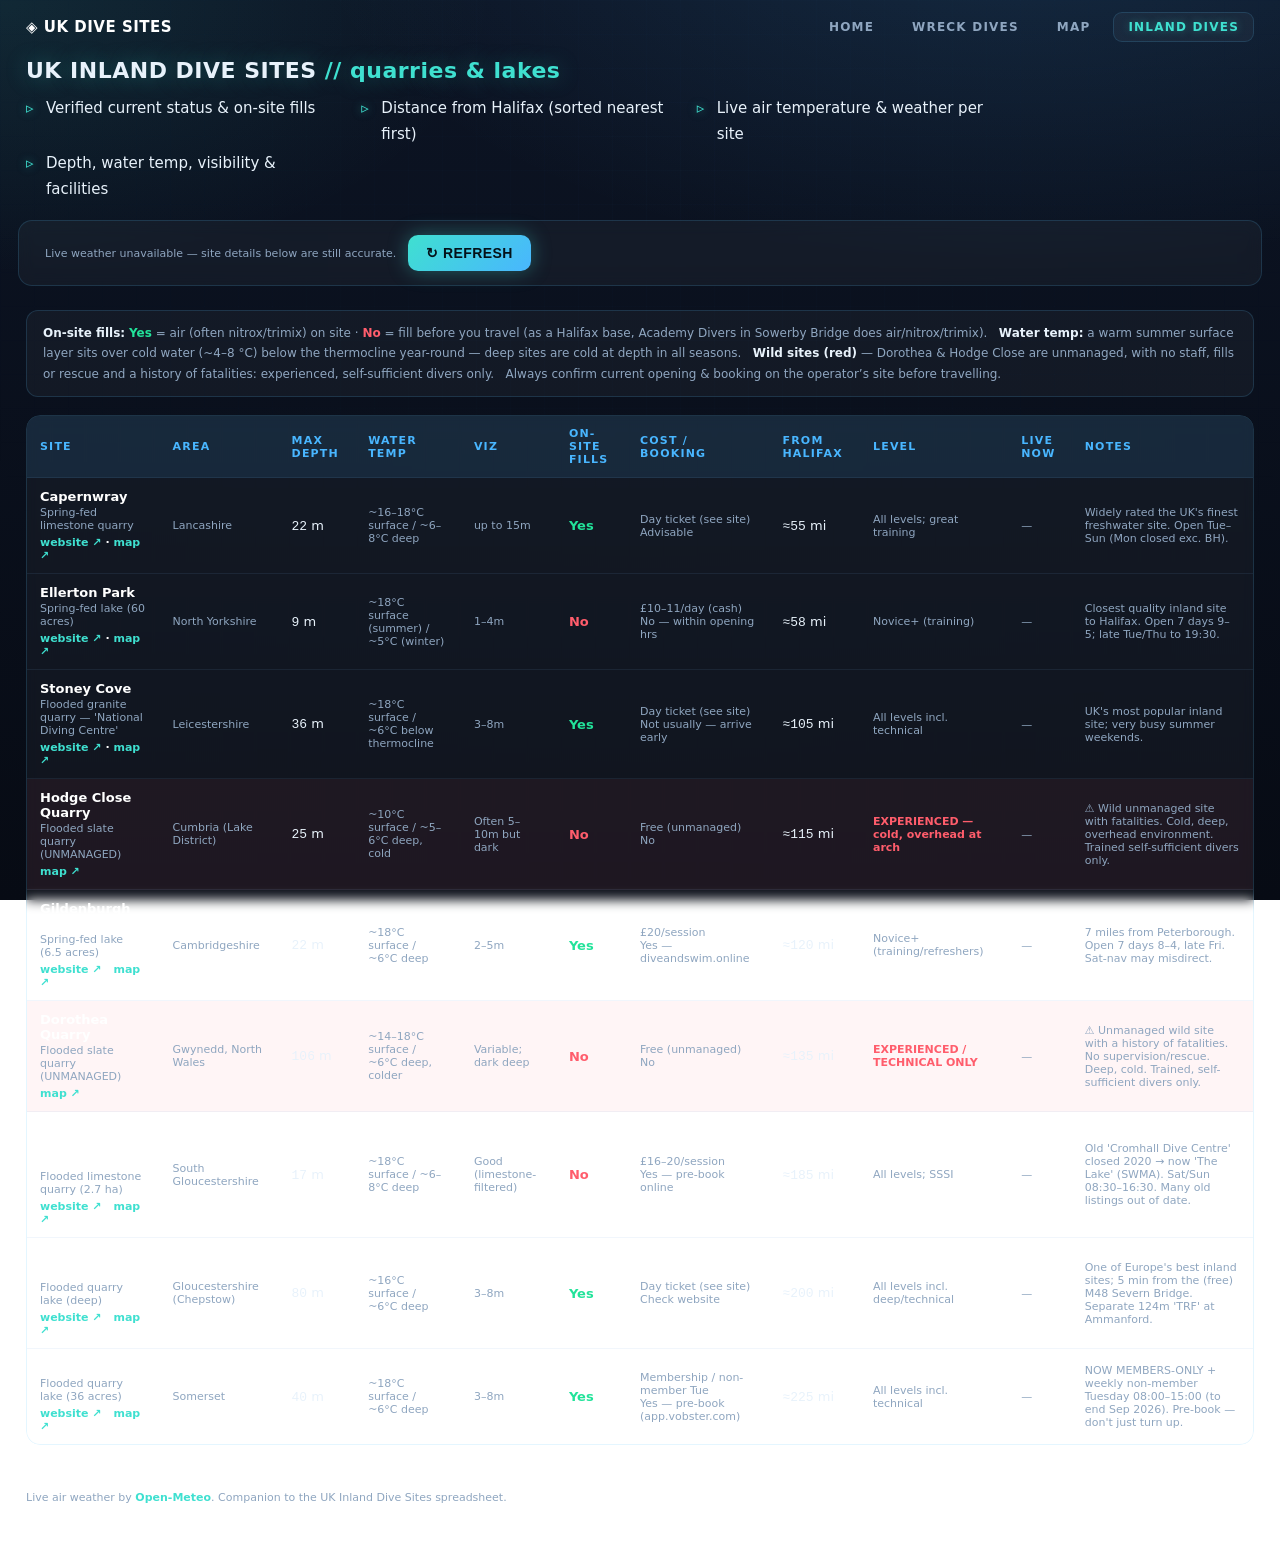
==== inland.html @ 1abc5ee7 "Add files via upload" ====
<!DOCTYPE html>
<html lang="en">
<head>
<meta charset="utf-8">
<meta name="viewport" content="width=device-width, initial-scale=1">
<title>UK Inland Dive Sites</title>
<link rel="stylesheet" href="style.css">
<style>
  td.site .type{display:block;font-size:11px;color:var(--mut);font-weight:400;margin-top:2px}
  td.site .lnk{display:block;margin-top:4px;font-size:11px}
  .yes{color:var(--go);font-weight:800}.no{color:var(--no);font-weight:800}
  .lvlwild{color:var(--no);font-weight:700}
</style>
</head>
<body>
<nav class="top">
  <span class="brand">◈ UK DIVE SITES</span>
  <a href="index.html">Home</a>
  <a href="wrecks.html">Wreck Dives</a>
  <a href="map.html">Map</a>
  <a href="inland.html" class="active">Inland Dives</a>
</nav>
<header>
  <h1>UK INLAND DIVE SITES <span class="tag">// quarries &amp; lakes</span></h1>
  <ul class="feat">
    <li>Verified current status &amp; on-site fills</li>
    <li>Distance from Halifax (sorted nearest first)</li>
    <li>Live air temperature &amp; weather per site</li>
    <li>Depth, water temp, visibility &amp; facilities</li>
  </ul>
</header>
<div class="bar">
  <span class="upd" id="upd">Loading live weather…</span>
  <button onclick="load()">↻ REFRESH</button>
</div>
<div class="wrap">
  <div class="legend">
    <b>On-site fills:</b> <span class="yes">Yes</span> = air (often nitrox/trimix) on site · <span class="no">No</span> = fill before you travel
    (as a Halifax base, Academy Divers in Sowerby Bridge does air/nitrox/trimix). &nbsp;
    <b>Water temp:</b> a warm summer surface layer sits over cold water (~4–8 °C) below the thermocline year-round — deep sites are cold at depth in all seasons. &nbsp;
    <b class="no">Wild sites (red)</b> — Dorothea &amp; Hodge Close are unmanaged, with no staff, fills or rescue and a history of fatalities: experienced, self-sufficient divers only. &nbsp;
    Always confirm current opening &amp; booking on the operator’s site before travelling.
  </div>
  <div id="out"><p class="sub">Loading…</p></div>
</div>
<footer>
  Live air weather by <a class="fc" href="https://open-meteo.com/" target="_blank" rel="noopener">Open-Meteo</a>. Companion to the UK Inland Dive Sites spreadsheet.
</footer>
<script src="data.js"></script>
<script>
function gmap(s){return "https://www.google.com/maps/search/?api=1&query="+s.lat+","+s.lon;}
function infoI(s){return "https://www.google.com/search?q="+encodeURIComponent(s.n+" dive site "+s.area);}
function fetchInland(){
  var lats=INLAND.map(function(s){return s.lat;}).join(","),lons=INLAND.map(function(s){return s.lon;}).join(",");
  var u="https://api.open-meteo.com/v1/forecast?latitude="+lats+"&longitude="+lons+"&current=temperature_2m,weather_code,wind_speed_10m,precipitation&wind_speed_unit=kn&timezone=auto";
  return fetchJSON(u).then(asArr);
}
function render(wx){
  var list=INLAND.slice().sort(function(a,b){return a.halifax-b.halifax;});
  var html="<div class='tablewrap'><table><thead><tr>"+
    "<th>Site</th><th>Area</th><th>Max depth</th><th>Water temp</th><th>Viz</th><th>On-site fills</th><th>Cost / booking</th><th>From Halifax</th><th>Level</th><th>Live now</th><th>Notes</th></tr></thead><tbody>";
  list.forEach(function(s){
    var idx=INLAND.indexOf(s);
    var live="<span class='sub'>—</span>";
    if(wx&&wx[idx]&&wx[idx].current){var c=wx[idx].current;
      live="<span class='num'>"+Math.round(c.temperature_2m)+"°C</span> · "+esc(wmo(c.weather_code))+" · <span class='num'>"+Math.round(c.wind_speed_10m)+"</span> kn"+((c.precipitation&&c.precipitation>0)?" · <span class='num'>"+c.precipitation+"</span>mm":"");}
    var web=s.web?("<a class='fc' href='"+s.web+"' target='_blank' rel='noopener'>website ↗</a> · "):"";
    var links="<span class='lnk'>"+web+"<a class='fc' href='"+gmap(s)+"' target='_blank' rel='noopener'>map ↗</a></span>";
    var fills=s.fills?"<span class='yes' title='"+esc(s.fillnote)+"'>Yes</span>":"<span class='no' title='"+esc(s.fillnote)+"'>No</span>";
    var lvl=s.wild?"<span class='lvlwild'>"+esc(s.level)+"</span>":esc(s.level);
    html+="<tr"+(s.wild?" style='background:rgba(255,93,108,.06)'":"")+">"+
      "<td class='site'>"+esc(s.n)+"<span class='type'>"+esc(s.type)+"</span>"+links+"</td>"+
      "<td class='sub'>"+esc(s.area)+"</td>"+
      "<td><span class='num'>"+s.maxD+"</span> m</td>"+
      "<td class='sub'>"+esc(s.temp)+"</td>"+
      "<td class='sub'>"+esc(s.viz)+"</td>"+
      "<td>"+fills+"</td>"+
      "<td class='sub'>"+esc(s.cost)+"<br>"+esc(s.booking)+"</td>"+
      "<td><span class='num'>≈"+s.halifax+"</span> mi</td>"+
      "<td class='sub'>"+lvl+"</td>"+
      "<td class='sub'>"+live+"</td>"+
      "<td class='sub'>"+esc(s.notes)+"</td></tr>";
  });
  html+="</tbody></table></div>";
  document.getElementById("out").innerHTML=html;
}
function load(){
  document.getElementById("upd").textContent="Loading live weather…";
  render(null);
  fetchInland().then(function(wx){
    render(wx);
    var now=new Date();
    document.getElementById("upd").innerHTML="Live weather updated <b class='num'>"+now.toLocaleDateString("en-GB",{day:"2-digit",month:"short"})+", "+now.toLocaleTimeString("en-GB",{hour:"2-digit",minute:"2-digit"})+"</b>";
  }).catch(function(e){
    document.getElementById("upd").innerHTML="<span class='sub'>Live weather unavailable — site details below are still accurate.</span>";
  });
}
load();
setInterval(load,15*60*1000);
</script>
</body>
</html>
---- style.css ----
:root{
  --bg0:#070b14;--bg1:#0c1424;--panel:rgba(255,255,255,.04);--panelb:rgba(90,200,255,.16);
  --cyan:#3fe0d0;--blue:#49b6ff;--ink:#e8f2fb;--mut:#8fa6c0;
  --go:#22e39a;--gob:rgba(34,227,154,.14);--cau:#ffcf4d;--caub:rgba(255,207,77,.14);
  --no:#ff5d6c;--nob:rgba(255,93,108,.14);--nd:#7f8fa6;--ndb:rgba(127,143,166,.14);
}
*{box-sizing:border-box}
body{margin:0;color:var(--ink);font-family:"Segoe UI",system-ui,Arial,sans-serif;
  background:radial-gradient(1200px 600px at 80% -10%,rgba(73,182,255,.14),transparent 60%),
    radial-gradient(900px 500px at 0% 0%,rgba(63,224,208,.10),transparent 55%),
    linear-gradient(180deg,var(--bg1),var(--bg0));background-attachment:fixed;min-height:100vh}
body::before{content:"";position:fixed;inset:0;pointer-events:none;opacity:.4;
  background-image:linear-gradient(rgba(90,160,220,.05) 1px,transparent 1px),linear-gradient(90deg,rgba(90,160,220,.05) 1px,transparent 1px);
  background-size:34px 34px;mask-image:radial-gradient(circle at 50% 20%,#000,transparent 90%)}
.num{font-variant-numeric:tabular-nums;font-family:ui-monospace,"Consolas",monospace}
a.fc{color:var(--cyan);text-decoration:none;font-weight:700}a.fc:hover{text-shadow:0 0 10px rgba(63,224,208,.6)}
nav.top{display:flex;gap:8px;align-items:center;padding:12px 26px 0;flex-wrap:wrap}
nav.top .brand{margin-right:auto;font-weight:800;color:#fff;letter-spacing:.5px;font-size:15px}
nav.top .brand b{color:var(--cyan)}
nav.top a{color:var(--mut);text-decoration:none;font-size:12px;font-weight:700;letter-spacing:1.2px;text-transform:uppercase;padding:7px 14px;border-radius:9px;border:1px solid transparent}
nav.top a:hover{color:var(--ink)}
nav.top a.active{color:var(--cyan);border-color:var(--panelb);background:var(--panel);text-shadow:0 0 8px rgba(63,224,208,.4)}
header{padding:16px 26px 8px;position:relative}
header h1{margin:0;font-size:22px;letter-spacing:.5px;text-shadow:0 0 22px rgba(63,224,208,.35)}
header h1 .tag{color:var(--cyan)}
header p{margin:6px 0 0;font-size:13px;color:var(--mut);max-width:960px}
header ul.feat{margin:12px 0 2px;padding:0;list-style:none;max-width:980px;display:grid;grid-template-columns:repeat(auto-fit,minmax(300px,1fr));gap:2px 26px;font-size:15px}
header ul.feat li{color:var(--ink);position:relative;padding-left:20px;line-height:1.75}
header ul.feat li::before{content:"\25B9";color:var(--cyan);position:absolute;left:0;text-shadow:0 0 8px rgba(63,224,208,.55)}
.bar{display:flex;flex-wrap:wrap;gap:12px;align-items:center;padding:14px 26px;margin:8px 18px;
  background:var(--panel);border:1px solid var(--panelb);border-radius:14px;backdrop-filter:blur(8px);position:sticky;top:10px;z-index:8}
.chip{padding:6px 14px;border-radius:10px;font-size:13px;font-weight:700;letter-spacing:.4px;border:1px solid transparent}
.chip.go{background:var(--gob);color:var(--go);border-color:rgba(34,227,154,.35);box-shadow:0 0 16px rgba(34,227,154,.18)}
.chip.cau{background:var(--caub);color:var(--cau);border-color:rgba(255,207,77,.35)}
.chip.no{background:var(--nob);color:var(--no);border-color:rgba(255,93,108,.35)}
.moon{font-size:12px;color:var(--mut);padding:5px 12px;border:1px solid var(--panelb);border-radius:10px;background:rgba(255,255,255,.03)}
.moon b{color:var(--blue)}
.upd{font-size:12px;color:var(--mut)}
.toggle{display:flex;gap:0;border:1px solid var(--panelb);border-radius:9px;overflow:hidden}
.toggle span{font-size:11px;color:var(--mut);padding:5px 9px;cursor:pointer;user-select:none}
.toggle span.on{background:rgba(63,224,208,.16);color:var(--cyan)}
.toglabel{font-size:11px;color:var(--mut);letter-spacing:.5px}
button{background:linear-gradient(135deg,var(--cyan),var(--blue));color:#04121a;border:0;padding:10px 18px;border-radius:10px;
  font-size:14px;cursor:pointer;font-weight:800;letter-spacing:.4px;box-shadow:0 0 20px rgba(63,224,208,.35)}
button:hover{filter:brightness(1.08)}
button.ghost{background:transparent;color:var(--cyan);border:1px solid var(--panelb);box-shadow:none}
.wrap{padding:6px 26px 44px}
.legend{font-size:12px;color:var(--mut);background:var(--panel);border:1px solid var(--panelb);border-radius:12px;padding:12px 16px;margin:10px 0 18px;line-height:1.7}
.legend b{color:var(--ink)}
.dot{display:inline-block;width:10px;height:10px;border-radius:50%;margin-right:6px;vertical-align:middle}
.dot.go{background:var(--go);box-shadow:0 0 8px var(--go)}.dot.cau{background:var(--cau);box-shadow:0 0 8px var(--cau)}.dot.no{background:var(--no);box-shadow:0 0 8px var(--no)}
.rg{margin:22px 0 8px;font-size:13px;font-weight:800;letter-spacing:2px;text-transform:uppercase;color:var(--cyan)}
.rg::before{content:"\25B8  "}
.tablewrap{overflow-x:auto;border-radius:14px}
table{width:100%;border-collapse:separate;border-spacing:0;background:var(--panel);border:1px solid var(--panelb);border-radius:14px;overflow:hidden;backdrop-filter:blur(6px);min-width:940px}
th,td{padding:11px 13px;text-align:left;font-size:13px;border-bottom:1px solid rgba(120,170,220,.10);vertical-align:middle}
th{background:rgba(73,182,255,.10);color:var(--blue);font-weight:700;font-size:11px;letter-spacing:1.2px;text-transform:uppercase}
tr:last-child td{border-bottom:0}
tbody tr:hover{background:rgba(73,182,255,.06)}
td.site{font-weight:700;color:#fff}
td.site a.site-link{color:#fff;text-decoration:none;border-bottom:1px dashed rgba(63,224,208,.55);transition:.15s}
td.site a.site-link:hover{color:var(--cyan);border-bottom-color:var(--cyan);text-shadow:0 0 10px rgba(63,224,208,.5)}
.pill{display:inline-block;padding:5px 11px;border-radius:10px;font-weight:800;font-size:12px;letter-spacing:.6px;white-space:nowrap;border:1px solid transparent}
.pill.go{background:var(--gob);color:var(--go);border-color:rgba(34,227,154,.4);box-shadow:0 0 14px rgba(34,227,154,.22)}
.pill.cau{background:var(--caub);color:var(--cau);border-color:rgba(255,207,77,.4)}
.pill.no{background:var(--nob);color:var(--no);border-color:rgba(255,93,108,.4);box-shadow:0 0 14px rgba(255,93,108,.18)}
.pill.nd{background:var(--ndb);color:var(--nd);border-color:rgba(127,143,166,.4)}
.tide{font-weight:700}.tide.ok{color:var(--go)}.tide.slack{color:var(--cau)}
.sub{color:var(--mut);font-size:11px}
.spark{display:flex;gap:2px;align-items:flex-end}
.spark span{width:11px;height:20px;border-radius:2px;display:inline-block;opacity:.9}
.spark .go{background:var(--go)}.spark .cau{background:var(--cau)}.spark .no{background:var(--no)}.spark .na{background:#33415a}
.best{font-size:10px;color:var(--mut);margin-top:4px;display:block;white-space:nowrap}.best b{color:var(--go)}
.err{color:var(--no);font-size:13px;background:var(--nob);border:1px solid rgba(255,93,108,.35);padding:12px 14px;border-radius:10px}
footer{font-size:11px;color:var(--mut);padding:0 26px 34px;line-height:1.7;max-width:1000px}
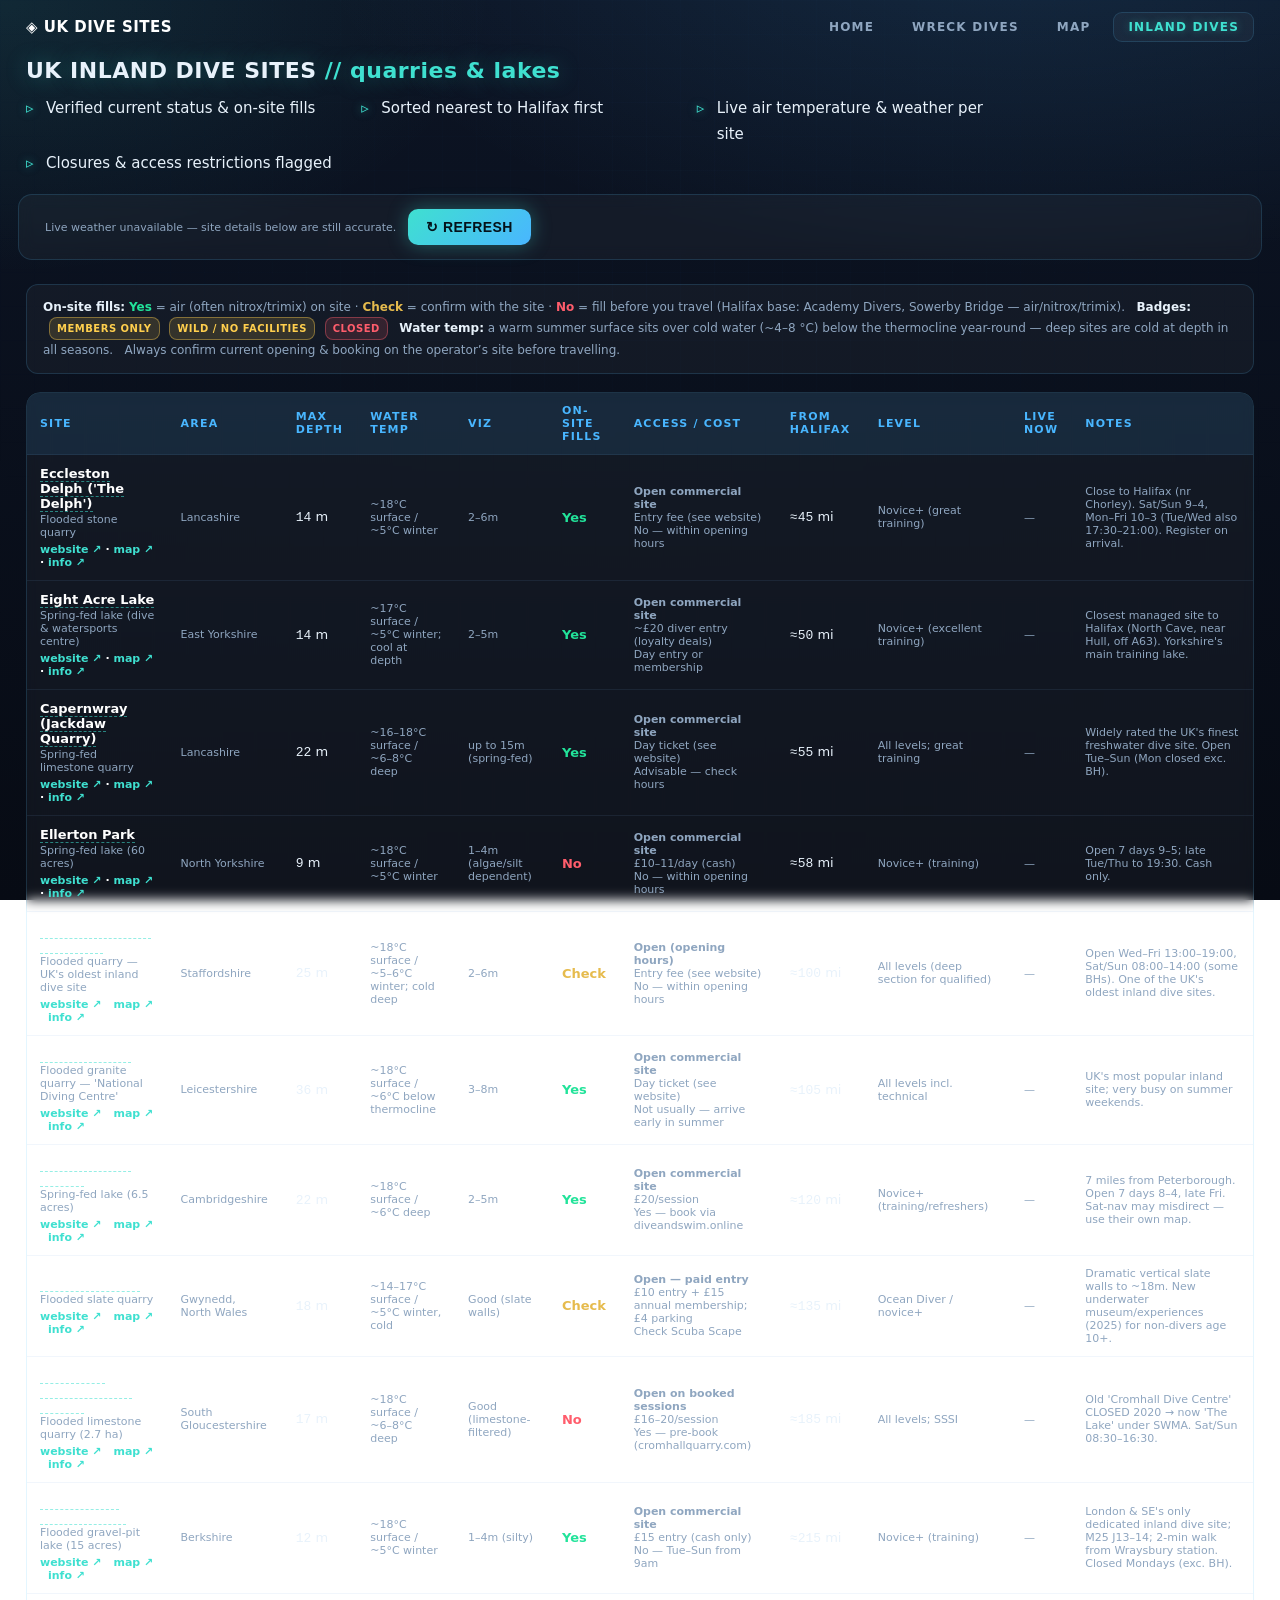
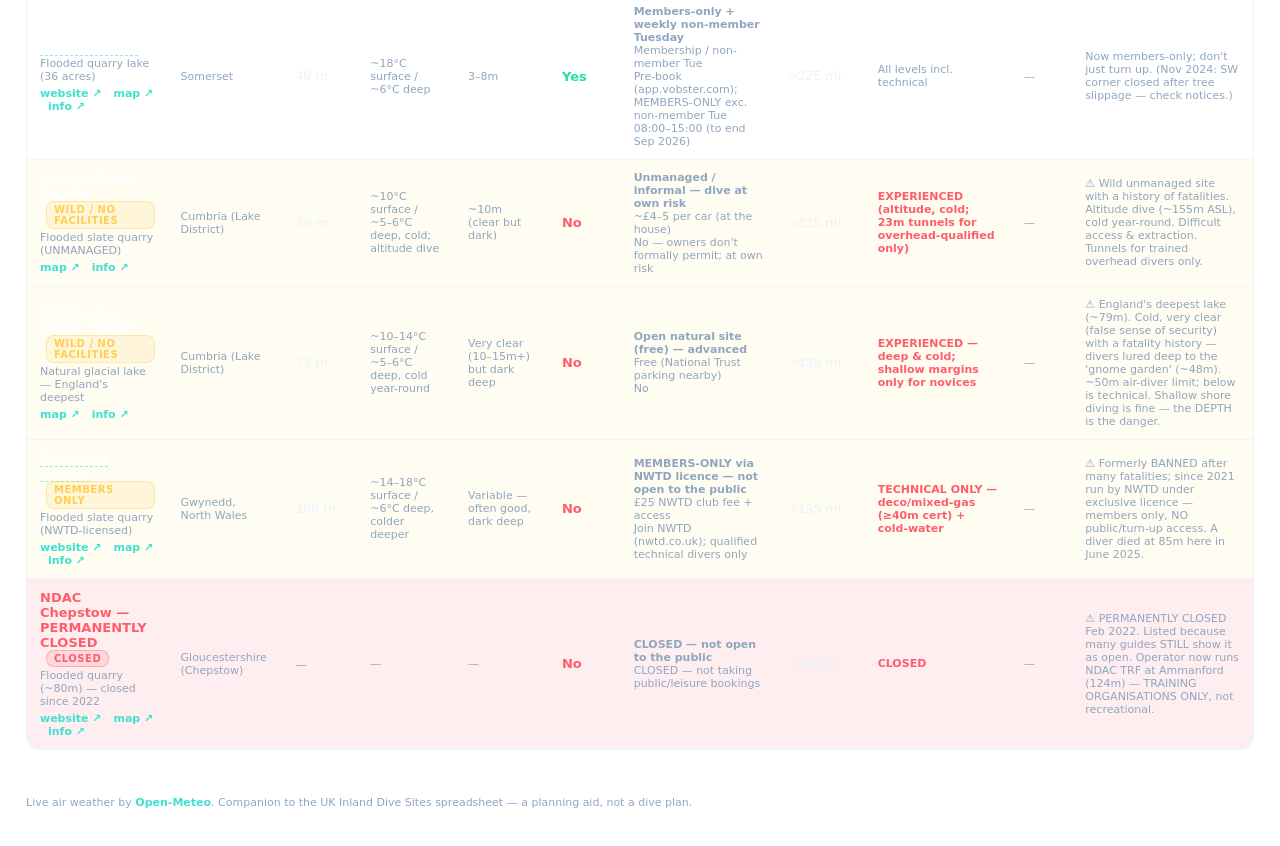
==== commit cbac2a15: "Add files via upload" ====
--- a/inland.html
+++ b/inland.html
@@ -8,8 +8,14 @@
 <style>
   td.site .type{display:block;font-size:11px;color:var(--mut);font-weight:400;margin-top:2px}
   td.site .lnk{display:block;margin-top:4px;font-size:11px}
-  .yes{color:var(--go);font-weight:800}.no{color:var(--no);font-weight:800}
-  .lvlwild{color:var(--no);font-weight:700}
+  td.site a.name{color:#fff;text-decoration:none;border-bottom:1px dashed rgba(63,224,208,.55)}
+  td.site a.name:hover{color:var(--cyan);border-bottom-color:var(--cyan)}
+  .f_yes{color:var(--go);font-weight:800}.f_no{color:var(--no);font-weight:800}.f_chk{color:#e6bb4d;font-weight:800}
+  .badge{display:inline-block;font-size:10px;font-weight:800;letter-spacing:.5px;padding:2px 7px;border-radius:8px;margin-left:6px;vertical-align:middle}
+  .badge.closed{background:var(--nob);color:var(--no);border:1px solid rgba(255,93,108,.4)}
+  .badge.members{background:var(--caub);color:var(--cau);border:1px solid rgba(255,207,77,.4)}
+  .badge.wild{background:var(--caub);color:var(--cau);border:1px solid rgba(255,207,77,.4)}
+  .lvlred{color:var(--no);font-weight:700}
 </style>
 </head>
 <body>
@@ -24,9 +30,9 @@
   <h1>UK INLAND DIVE SITES <span class="tag">// quarries &amp; lakes</span></h1>
   <ul class="feat">
     <li>Verified current status &amp; on-site fills</li>
-    <li>Distance from Halifax (sorted nearest first)</li>
+    <li>Sorted nearest to Halifax first</li>
     <li>Live air temperature &amp; weather per site</li>
-    <li>Depth, water temp, visibility &amp; facilities</li>
+    <li>Closures &amp; access restrictions flagged</li>
   </ul>
 </header>
 <div class="bar">
@@ -35,47 +41,61 @@
 </div>
 <div class="wrap">
   <div class="legend">
-    <b>On-site fills:</b> <span class="yes">Yes</span> = air (often nitrox/trimix) on site · <span class="no">No</span> = fill before you travel
-    (as a Halifax base, Academy Divers in Sowerby Bridge does air/nitrox/trimix). &nbsp;
-    <b>Water temp:</b> a warm summer surface layer sits over cold water (~4–8 °C) below the thermocline year-round — deep sites are cold at depth in all seasons. &nbsp;
-    <b class="no">Wild sites (red)</b> — Dorothea &amp; Hodge Close are unmanaged, with no staff, fills or rescue and a history of fatalities: experienced, self-sufficient divers only. &nbsp;
+    <b>On-site fills:</b> <span class="f_yes">Yes</span> = air (often nitrox/trimix) on site · <span class="f_chk">Check</span> = confirm with the site · <span class="f_no">No</span> = fill before you travel
+    (Halifax base: Academy Divers, Sowerby Bridge — air/nitrox/trimix). &nbsp;
+    <b>Badges:</b> <span class="badge members">MEMBERS ONLY</span> <span class="badge wild">WILD / NO FACILITIES</span> <span class="badge closed">CLOSED</span> &nbsp;
+    <b>Water temp:</b> a warm summer surface sits over cold water (~4–8 °C) below the thermocline year-round — deep sites are cold at depth in all seasons. &nbsp;
     Always confirm current opening &amp; booking on the operator’s site before travelling.
   </div>
   <div id="out"><p class="sub">Loading…</p></div>
 </div>
 <footer>
-  Live air weather by <a class="fc" href="https://open-meteo.com/" target="_blank" rel="noopener">Open-Meteo</a>. Companion to the UK Inland Dive Sites spreadsheet.
+  Live air weather by <a class="fc" href="https://open-meteo.com/" target="_blank" rel="noopener">Open-Meteo</a>. Companion to the UK Inland Dive Sites spreadsheet — a planning aid, not a dive plan.
 </footer>
 <script src="data.js"></script>
 <script>
+var GRP={"":0,"wild":1,"restricted":2,"closed":3};
 function gmap(s){return "https://www.google.com/maps/search/?api=1&query="+s.lat+","+s.lon;}
-function infoI(s){return "https://www.google.com/search?q="+encodeURIComponent(s.n+" dive site "+s.area);}
+function infoI(s){return "https://www.google.com/search?q="+encodeURIComponent(s.n.replace(/ —.*/,"")+" dive site "+s.area);}
+function fillPill(s){var m={yes:["f_yes","Yes"],no:["f_no","No"],check:["f_chk","Check"]}[s.fills]||["f_chk","?"];
+  return "<span class='"+m[0]+"' title='"+esc(s.fillnote)+"'>"+m[1]+"</span>";}
+function badge(s){
+  if(s.flag==="closed")return "<span class='badge closed'>CLOSED</span>";
+  if(s.flag==="restricted")return "<span class='badge members'>MEMBERS ONLY</span>";
+  if(s.flag==="wild")return "<span class='badge wild'>WILD / NO FACILITIES</span>";
+  return "";
+}
 function fetchInland(){
   var lats=INLAND.map(function(s){return s.lat;}).join(","),lons=INLAND.map(function(s){return s.lon;}).join(",");
   var u="https://api.open-meteo.com/v1/forecast?latitude="+lats+"&longitude="+lons+"&current=temperature_2m,weather_code,wind_speed_10m,precipitation&wind_speed_unit=kn&timezone=auto";
   return fetchJSON(u).then(asArr);
 }
 function render(wx){
-  var list=INLAND.slice().sort(function(a,b){return a.halifax-b.halifax;});
+  var list=INLAND.slice().sort(function(a,b){return (GRP[a.flag]-GRP[b.flag])||(a.halifax-b.halifax);});
   var html="<div class='tablewrap'><table><thead><tr>"+
-    "<th>Site</th><th>Area</th><th>Max depth</th><th>Water temp</th><th>Viz</th><th>On-site fills</th><th>Cost / booking</th><th>From Halifax</th><th>Level</th><th>Live now</th><th>Notes</th></tr></thead><tbody>";
+    "<th>Site</th><th>Area</th><th>Max depth</th><th>Water temp</th><th>Viz</th><th>On-site fills</th><th>Access / cost</th><th>From Halifax</th><th>Level</th><th>Live now</th><th>Notes</th></tr></thead><tbody>";
   list.forEach(function(s){
     var idx=INLAND.indexOf(s);
+    var closed=s.flag==="closed";
+    var rowbg = closed?"background:rgba(255,93,108,.10)":((s.flag==="wild"||s.flag==="restricted")?"background:rgba(255,207,77,.07)":"");
     var live="<span class='sub'>—</span>";
-    if(wx&&wx[idx]&&wx[idx].current){var c=wx[idx].current;
+    if(!closed&&wx&&wx[idx]&&wx[idx].current){var c=wx[idx].current;
       live="<span class='num'>"+Math.round(c.temperature_2m)+"°C</span> · "+esc(wmo(c.weather_code))+" · <span class='num'>"+Math.round(c.wind_speed_10m)+"</span> kn"+((c.precipitation&&c.precipitation>0)?" · <span class='num'>"+c.precipitation+"</span>mm":"");}
     var web=s.web?("<a class='fc' href='"+s.web+"' target='_blank' rel='noopener'>website ↗</a> · "):"";
-    var links="<span class='lnk'>"+web+"<a class='fc' href='"+gmap(s)+"' target='_blank' rel='noopener'>map ↗</a></span>";
-    var fills=s.fills?"<span class='yes' title='"+esc(s.fillnote)+"'>Yes</span>":"<span class='no' title='"+esc(s.fillnote)+"'>No</span>";
-    var lvl=s.wild?"<span class='lvlwild'>"+esc(s.level)+"</span>":esc(s.level);
-    html+="<tr"+(s.wild?" style='background:rgba(255,93,108,.06)'":"")+">"+
-      "<td class='site'>"+esc(s.n)+"<span class='type'>"+esc(s.type)+"</span>"+links+"</td>"+
+    var links="<span class='lnk'>"+web+"<a class='fc' href='"+gmap(s)+"' target='_blank' rel='noopener'>map ↗</a> · <a class='fc' href='"+infoI(s)+"' target='_blank' rel='noopener'>info ↗</a></span>";
+    var nameHtml = s.web ? ("<a class='name' href='"+s.web+"' target='_blank' rel='noopener'>"+esc(s.n)+"</a>") : esc(s.n);
+    if(closed) nameHtml="<span style='color:var(--no)'>"+esc(s.n)+"</span>";
+    var lvl=(closed||s.flag==="wild"||s.flag==="restricted")?"<span class='lvlred'>"+esc(s.level)+"</span>":esc(s.level);
+    var access="<b>"+esc(s.access)+"</b>"+(s.cost&&s.cost!=="—"?"<br><span class='sub'>"+esc(s.cost)+"</span>":"")+(s.booking?"<br><span class='sub'>"+esc(s.booking)+"</span>":"");
+    var siteTitle=esc((s.attractions?("Attractions: "+s.attractions+".  "):"")+(s.facilities?("Facilities: "+s.facilities):""));
+    html+="<tr style='"+rowbg+"'>"+
+      "<td class='site' title=\""+siteTitle+"\">"+nameHtml+badge(s)+"<span class='type'>"+esc(s.type)+"</span>"+links+"</td>"+
       "<td class='sub'>"+esc(s.area)+"</td>"+
-      "<td><span class='num'>"+s.maxD+"</span> m</td>"+
+      "<td>"+(closed?"<span class='sub'>—</span>":"<span class='num'>"+s.maxD+"</span> m")+"</td>"+
       "<td class='sub'>"+esc(s.temp)+"</td>"+
       "<td class='sub'>"+esc(s.viz)+"</td>"+
-      "<td>"+fills+"</td>"+
-      "<td class='sub'>"+esc(s.cost)+"<br>"+esc(s.booking)+"</td>"+
+      "<td>"+fillPill(s)+"</td>"+
+      "<td class='sub'>"+access+"</td>"+
       "<td><span class='num'>≈"+s.halifax+"</span> mi</td>"+
       "<td class='sub'>"+lvl+"</td>"+
       "<td class='sub'>"+live+"</td>"+
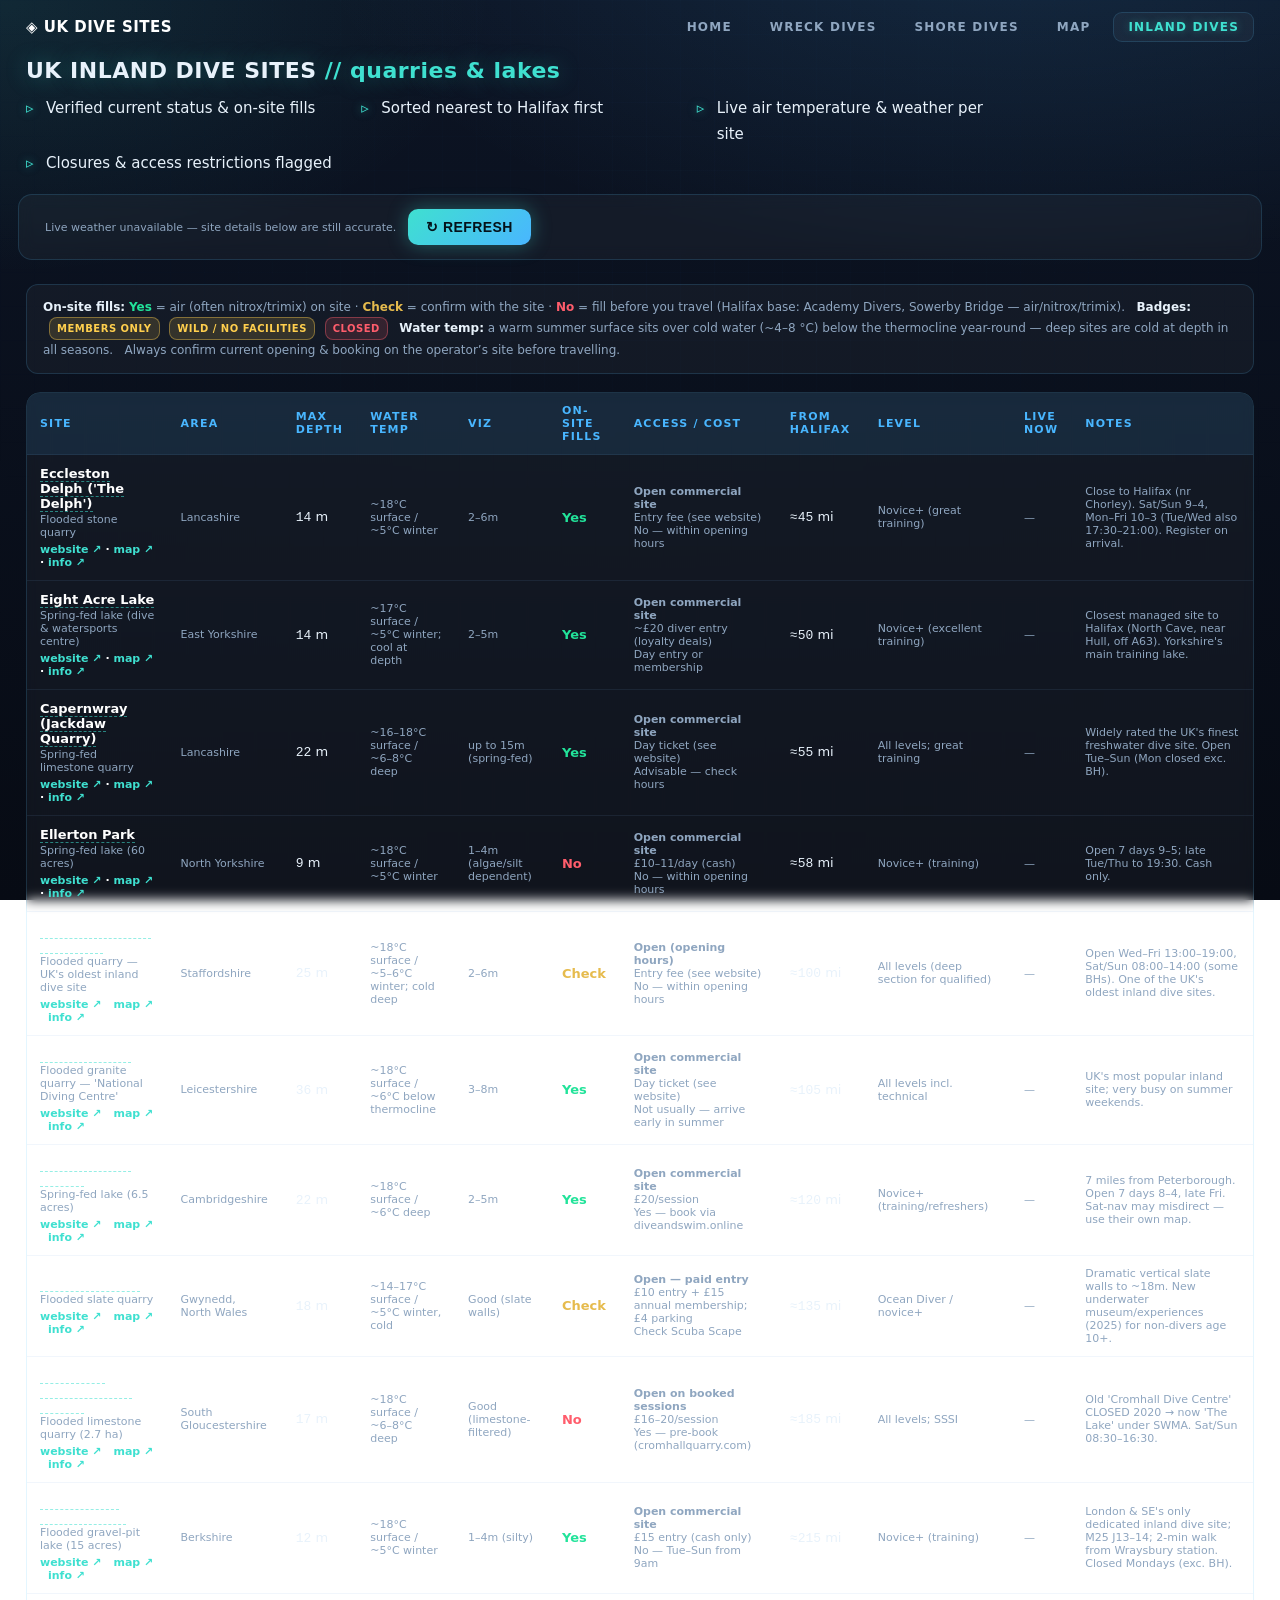
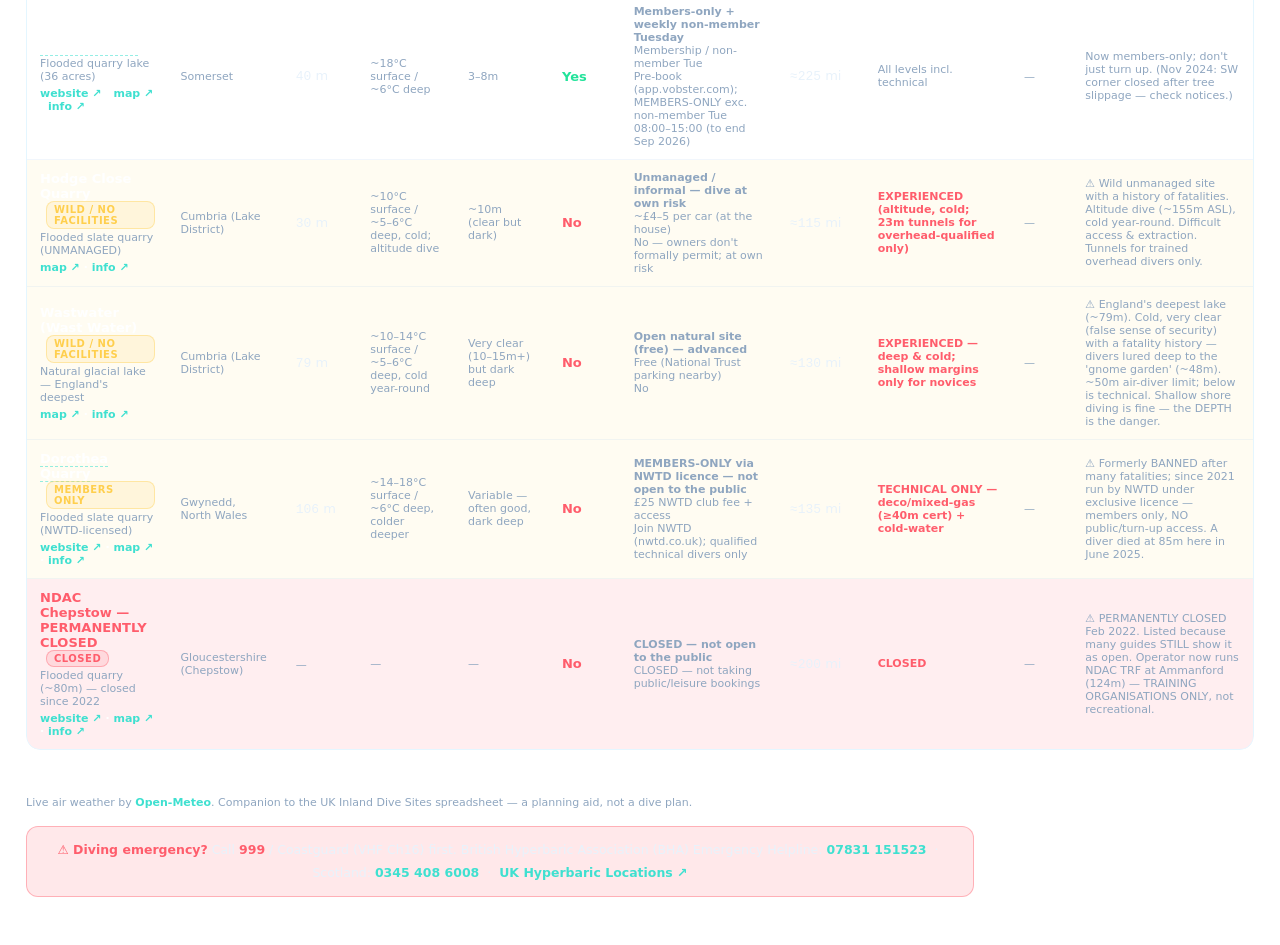
==== commit 1c44131d: "Add files via upload" ====
--- a/inland.html
+++ b/inland.html
@@ -23,6 +23,7 @@
   <span class="brand">◈ UK DIVE SITES</span>
   <a href="index.html">Home</a>
   <a href="wrecks.html">Wreck Dives</a>
+  <a href="shores.html">Shore Dives</a>
   <a href="map.html">Map</a>
   <a href="inland.html" class="active">Inland Dives</a>
 </nav>
@@ -51,9 +52,11 @@
 </div>
 <footer>
   Live air weather by <a class="fc" href="https://open-meteo.com/" target="_blank" rel="noopener">Open-Meteo</a>. Companion to the UK Inland Dive Sites spreadsheet — a planning aid, not a dive plan.
+  <div id="safetybox"></div>
 </footer>
 <script src="data.js"></script>
 <script>
+document.getElementById('safetybox').innerHTML = safetyBannerHTML();
 var GRP={"":0,"wild":1,"restricted":2,"closed":3};
 function gmap(s){return "https://www.google.com/maps/search/?api=1&query="+s.lat+","+s.lon;}
 function infoI(s){return "https://www.google.com/search?q="+encodeURIComponent(s.n.replace(/ —.*/,"")+" dive site "+s.area);}
--- a/style.css
+++ b/style.css
@@ -73,3 +73,8 @@
 .best{font-size:10px;color:var(--mut);margin-top:4px;display:block;white-space:nowrap}.best b{color:var(--go)}
 .err{color:var(--no);font-size:13px;background:var(--nob);border:1px solid rgba(255,93,108,.35);padding:12px 14px;border-radius:10px}
 footer{font-size:11px;color:var(--mut);padding:0 26px 34px;line-height:1.7;max-width:1000px}
+td.site .type{display:block;font-size:11px;color:var(--mut);font-weight:400;margin-top:2px}
+.safety{font-size:12.5px;color:var(--ink);text-align:center;background:var(--nob);border:1px solid rgba(255,93,108,.4);
+  border-radius:12px;padding:12px 18px;margin:14px auto;max-width:1000px;line-height:1.8}
+.safety b{color:var(--no)}
+.safety a.fc{font-weight:800}
